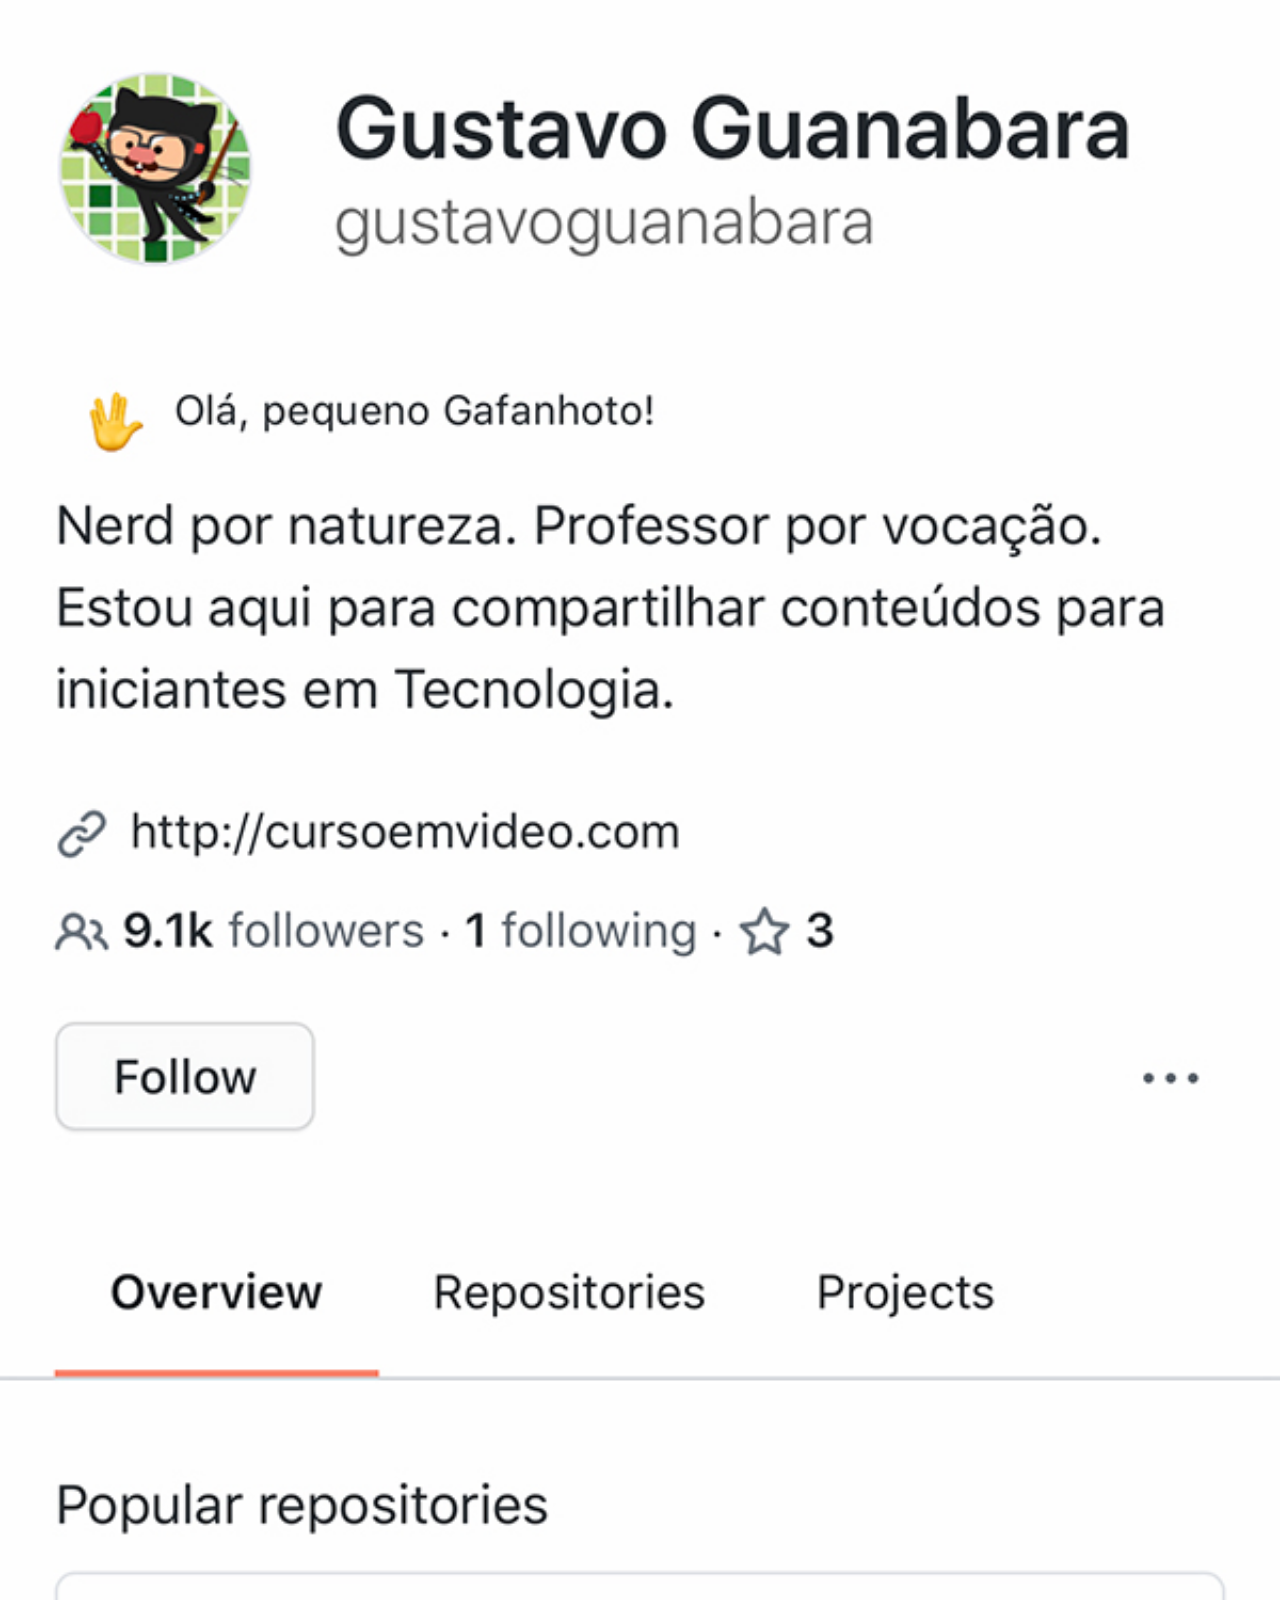
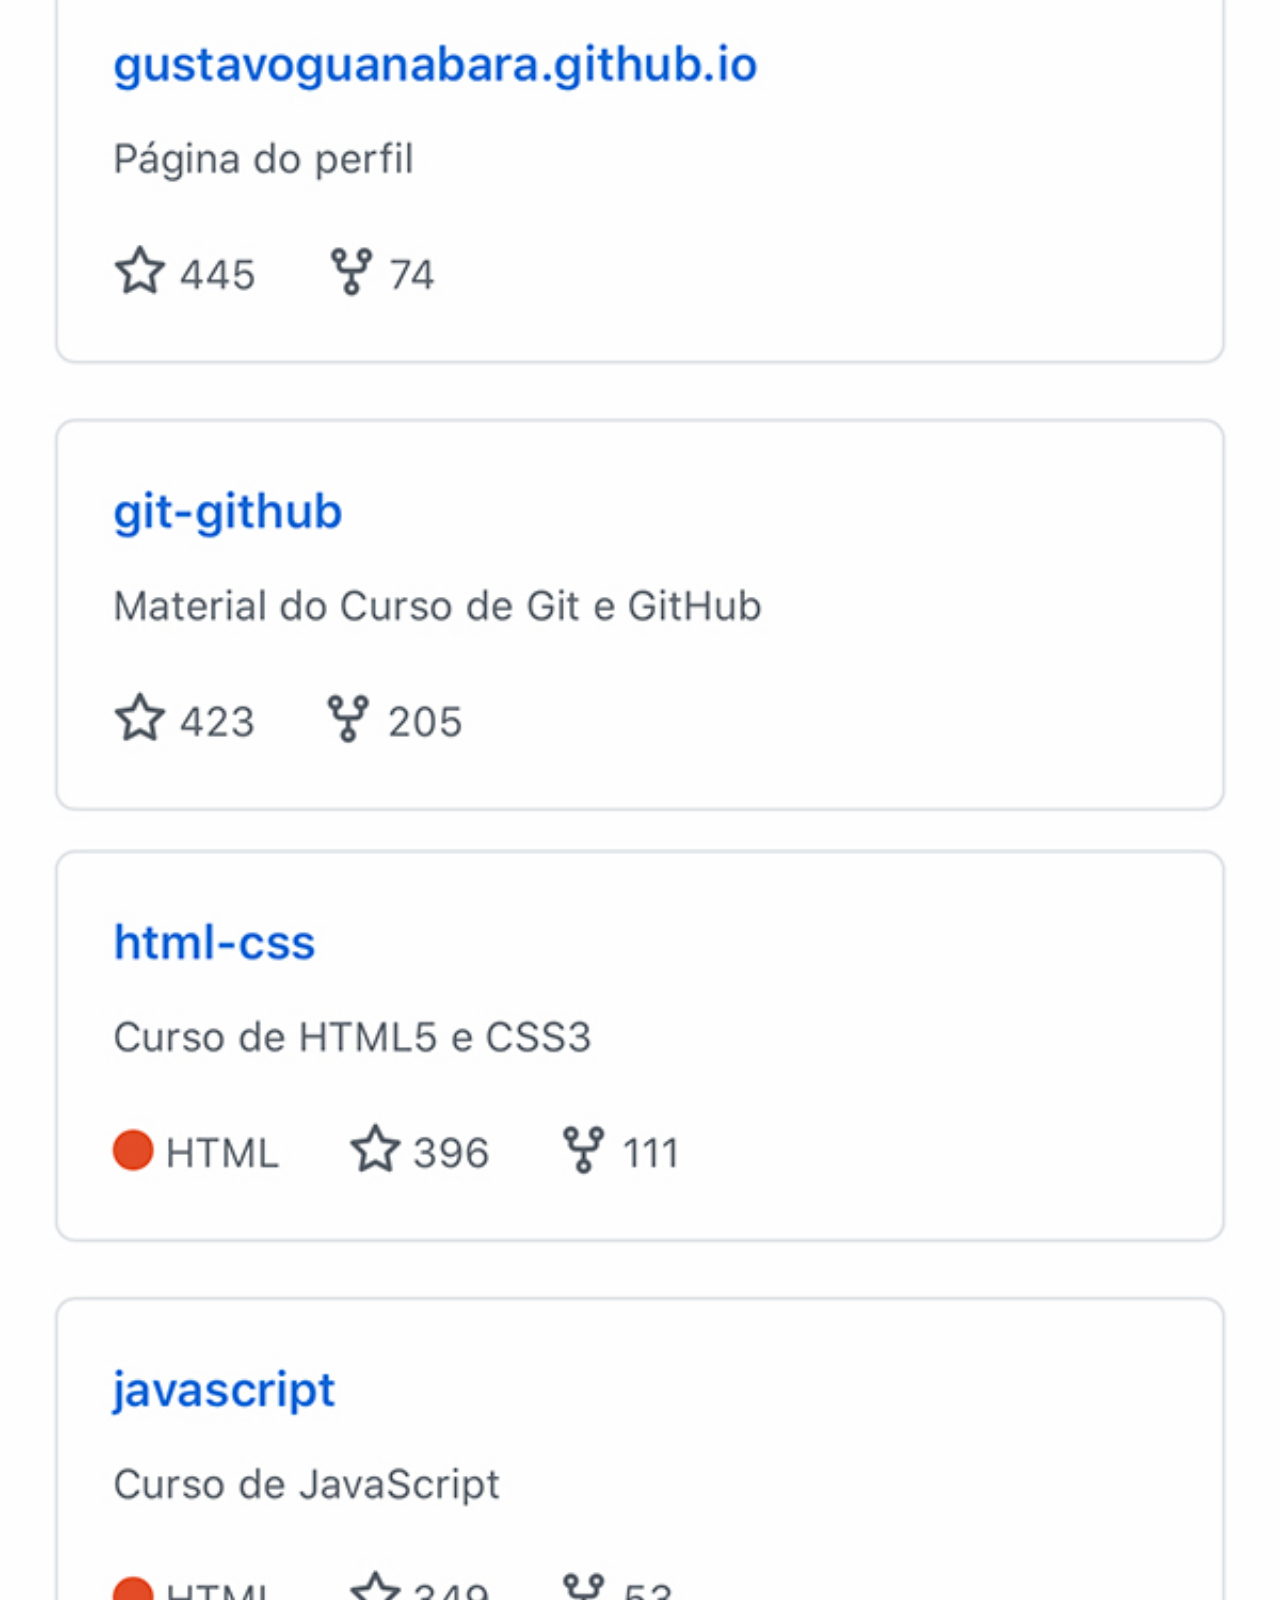
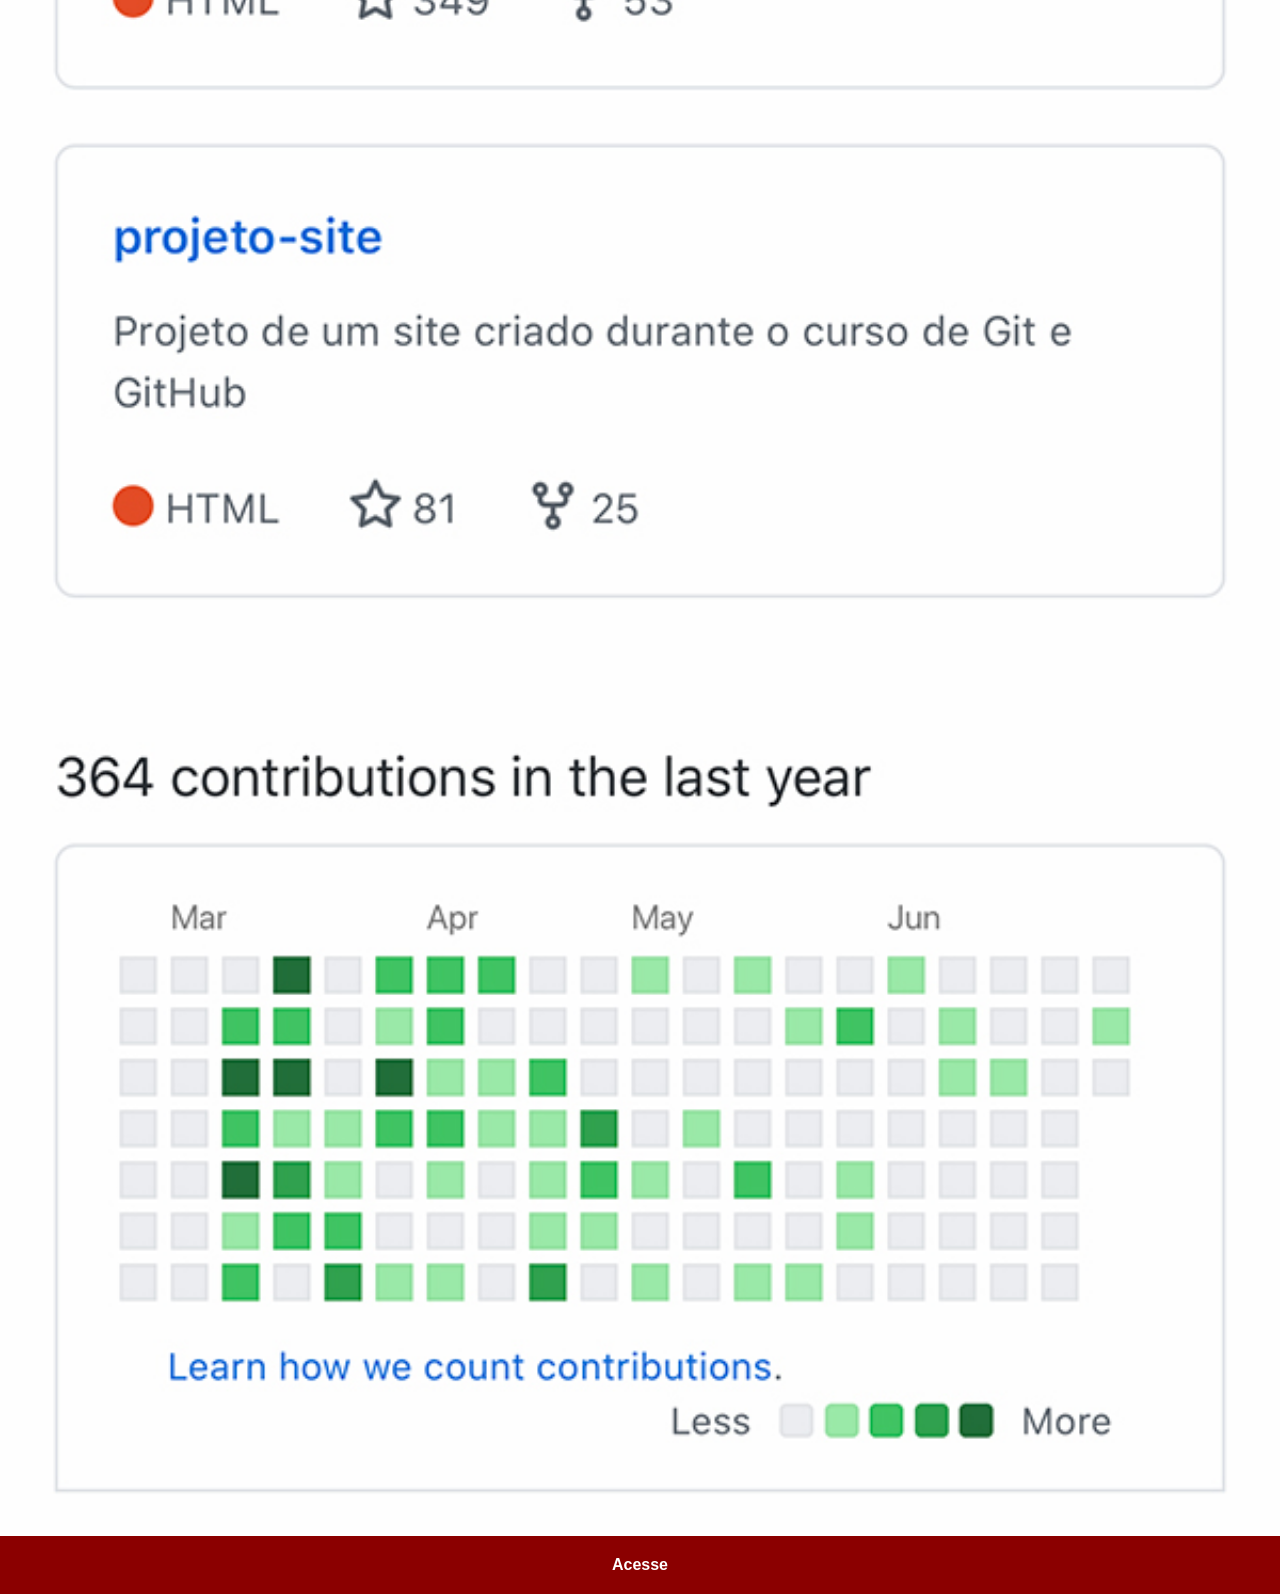
==== Github.html @ 468c35ec "Quase finalizando o site (Aula 06 cap 23)" ====
<!DOCTYPE html>
<html lang="pt-br">
<head>
    <meta charset="UTF-8">
    <meta name="viewport" content="width=device-width, initial-scale=1.0">
    <title>Github</title>
    <link rel="stylesheet" href="estilos/social.css">
</head>
<body>
    <img src="imagens/tela-github.jpg" alt="Github">
    <a href="https://github.com/" target="_blank">Acesse</a>
</body>
</html>
---- estilos/social.css ----
@charset "UTF-8";

        ::-webkit-scrollbar {
            width: 0px;
            height: 0px;
        }

        * {
            margin: 0px;
            padding: 0px;
            font-family: Arial, Helvetica, sans-serif;
        }

        img {
            width: 100vw;
        }

        a {
            display: block;
            background-color: darkred;
            padding: 20px;
            text-align: center;
            font-weight: bolder;
            text-decoration: none;
            color: white;
        }

        a:hover {
            background-color: red;
        }
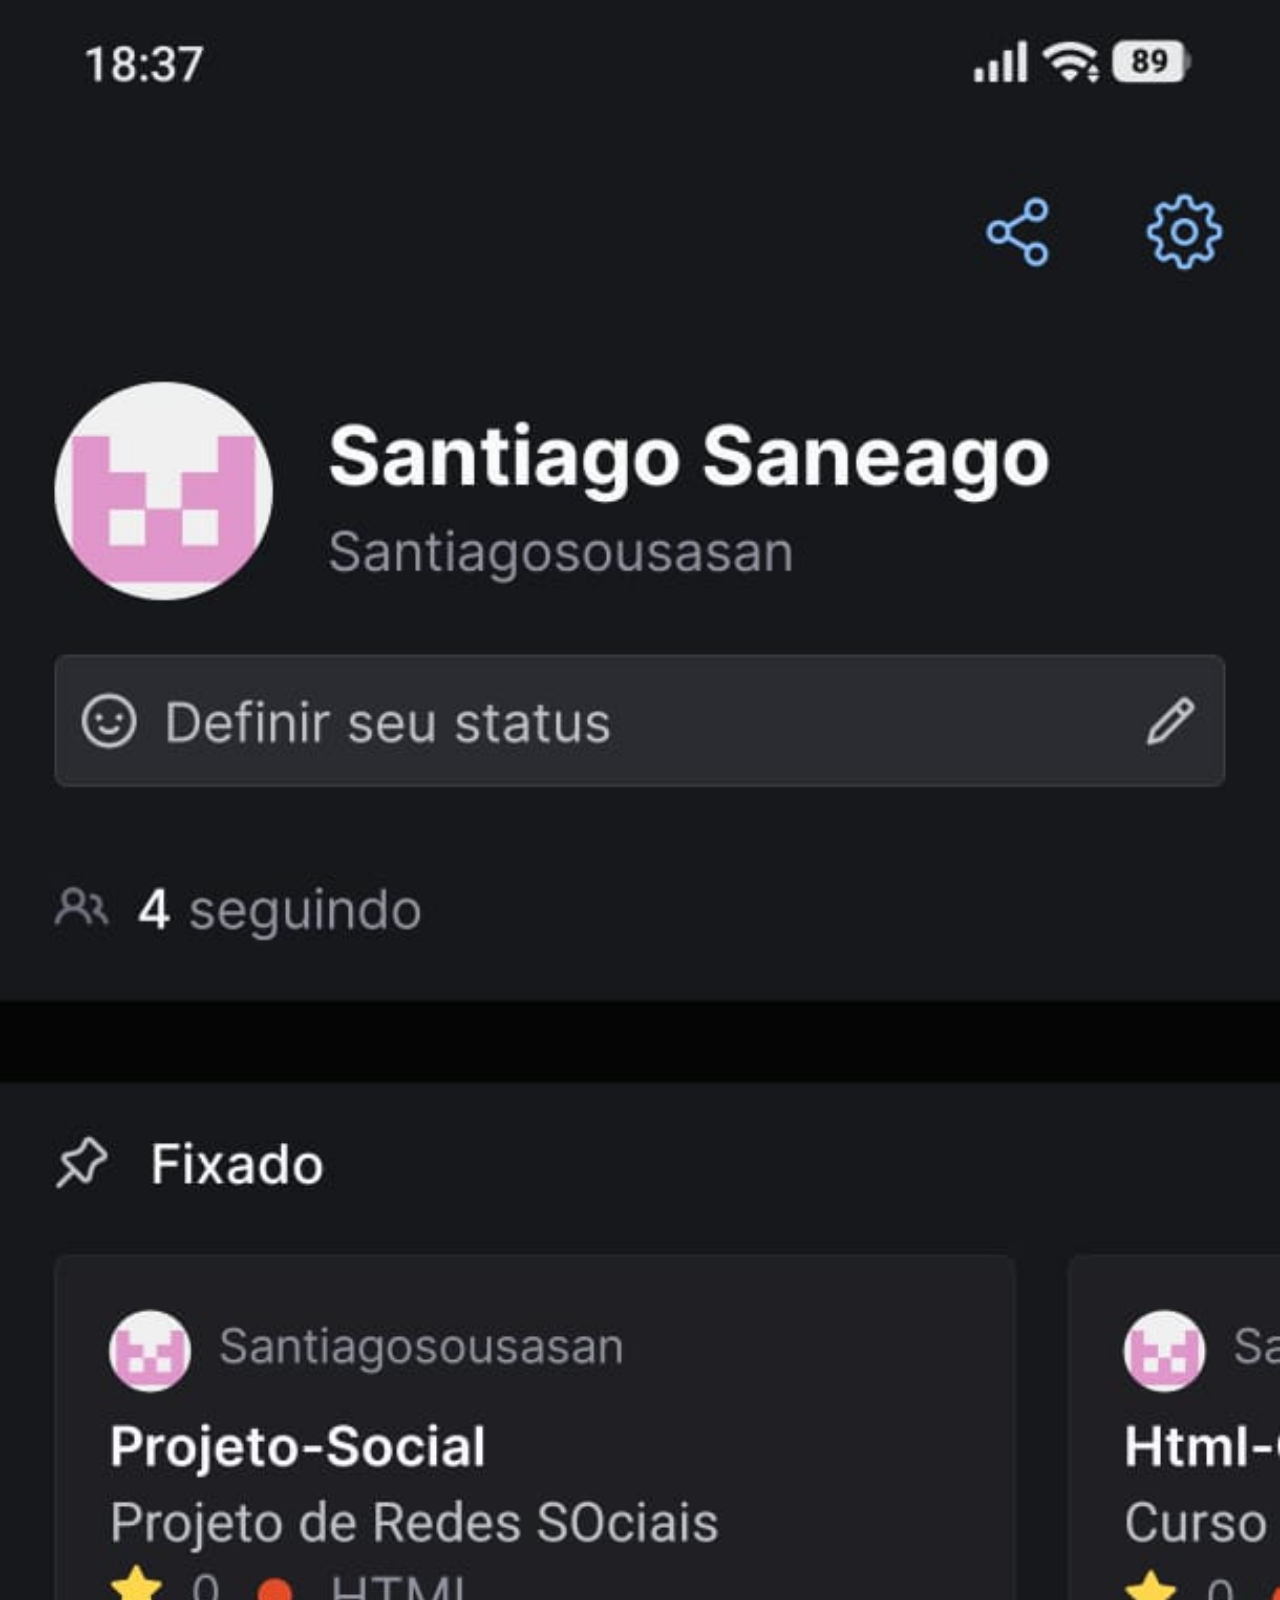
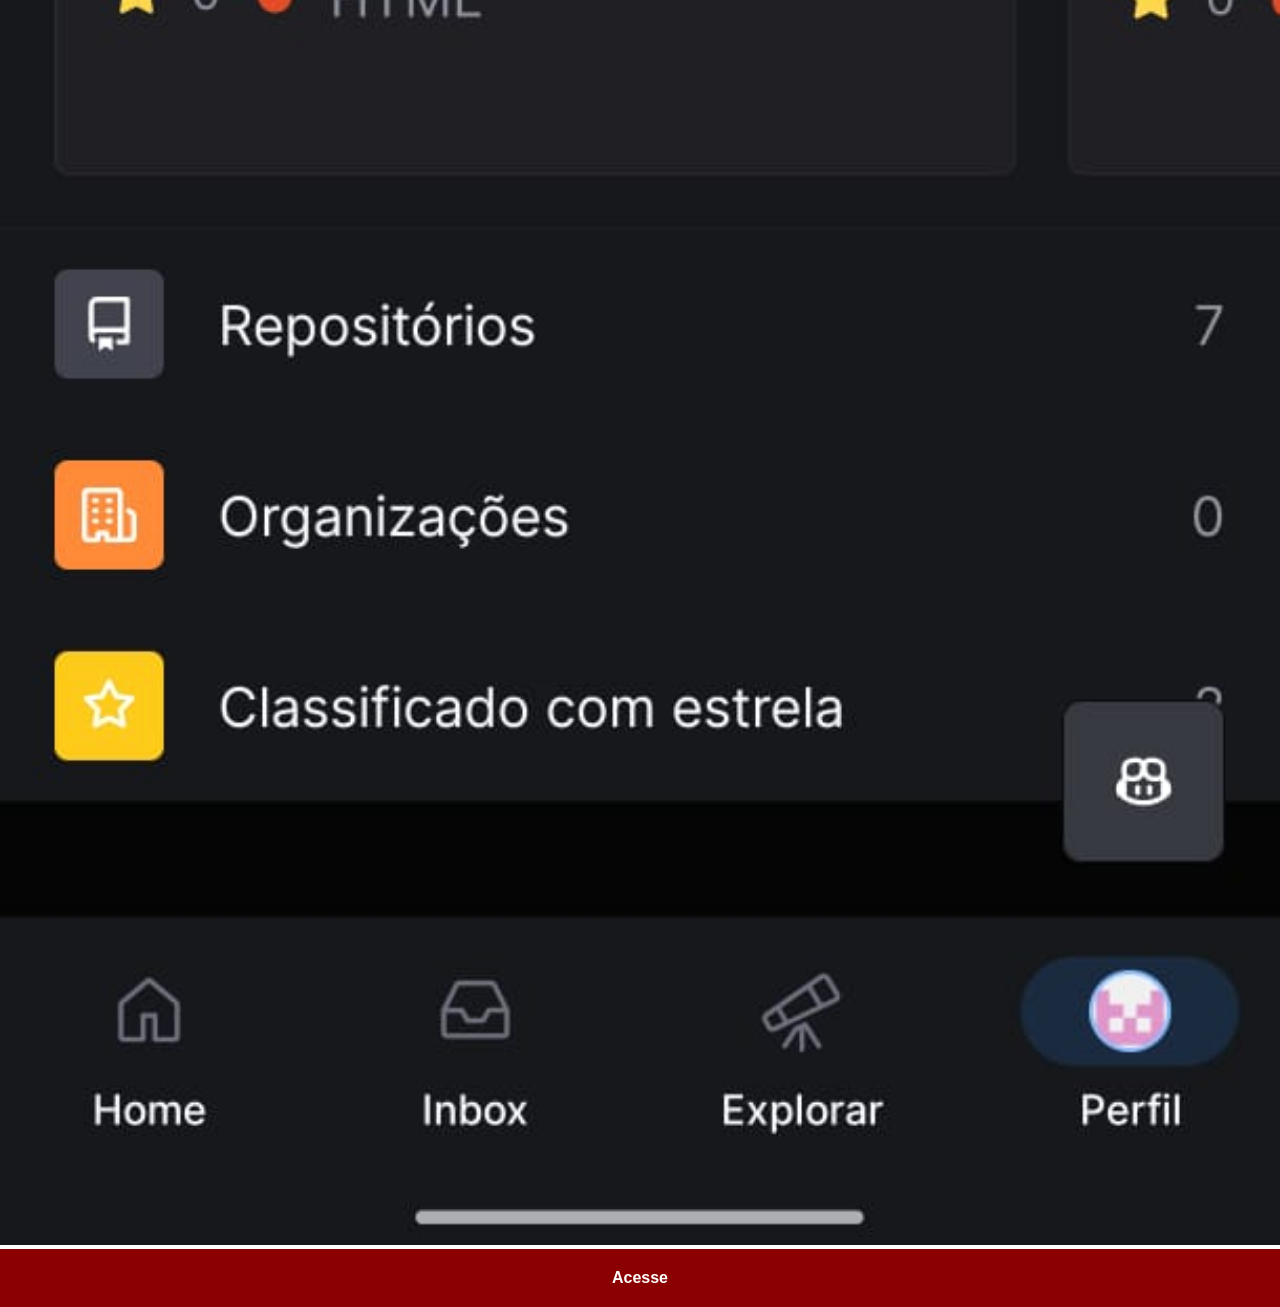
==== commit a9b458af: "Fiz minha versao no Projeto Social" ====
--- a/Github.html
+++ b/Github.html
@@ -7,7 +7,7 @@
     <link rel="stylesheet" href="estilos/social.css">
 </head>
 <body>
-    <img src="imagens/tela-github.jpg" alt="Github">
+    <img src="imagens/tela2-github.jpeg" alt="Github">
     <a href="https://github.com/" target="_blank">Acesse</a>
 </body>
 </html>
